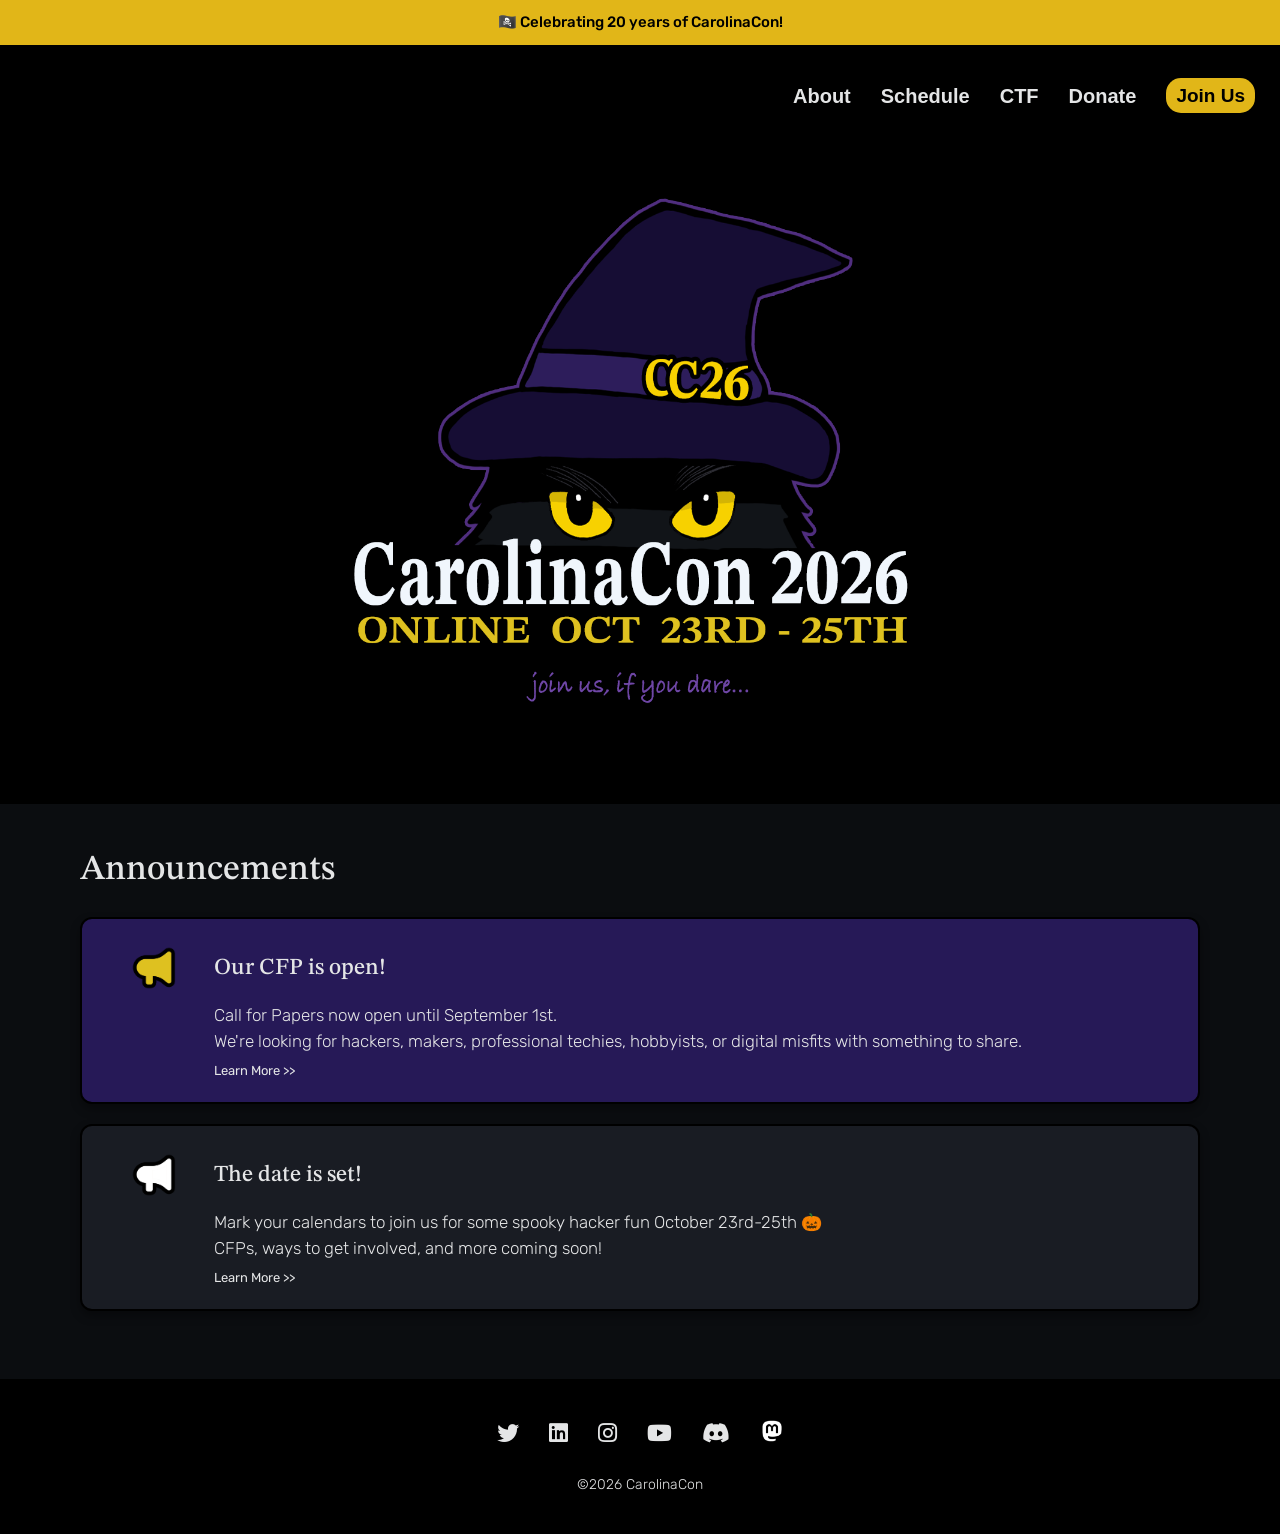
==== index.html @ 4152fa8b "updated for cc history" ====
<!DOCTYPE html>
<html lang="en">
  <head>
    <meta charset="UTF-8" />
    <meta name="viewport" content="width=device-width, initial-scale=1.0" />
    <link rel="preconnect" href="https://fonts.googleapis.com">
    <link rel="preconnect" href="https://fonts.gstatic.com" crossorigin>
    <link href="https://fonts.googleapis.com/css2?family=Rubik:ital,wght@0,300..900;1,300..900&family=STIX+Two+Text:ital,wght@0,400..700;1,400..700&display=swap" rel="stylesheet">
    <link
      rel="stylesheet"
      href="https://use.fontawesome.com/releases/v5.8.1/css/all.css"
    />
    <link rel="stylesheet" href="style.css" />
    <link rel="icon" type="image/x-icon" href="imgs/hat-favicon.png" />
    <title>CarolinaCon 2026</title>
  </head>
  <body>
    <div class="banner"><a href="./pages/cc-history.html" class="banner-link">🏴‍☠️ Celebrating 20 years of CarolinaCon!</a></div>
    <header class="header">
      <nav class="main-nav">
        <ul class="main-nav-list">
          <li><a class="main-nav-link" href="/pages/about.html">About</a></li>
          <li>
            <a class="main-nav-link" href="/pages/schedule.html">Schedule</a>
          </li>
          <li><a class="main-nav-link" href="/pages/ctf.html">CTF</a></li>
          <li><a class="main-nav-link"
              href="https://hcb.hackclub.com/donations/start/carolinacon"
              target="_blank">Donate</a>
          </li>
          <li>
            <a class="main-nav-link btn btn-primary" href="/pages/join-us.html">Join Us</a>
          </li>
        </ul>
      </nav>
    </header>
    <section class="hero">
      <img
        class="hero-img"
        src="imgs/cc-hero-img.png"
        alt="Spooky cat peeking out above the words CarolinaCon 2026, Online Oct 23rd to 25th, join us if you dare..."
      />
    </section>
    <section>
      <h2 class="announcements-header">Announcements</h2>
      <ul class="announcements-list">
         <li class="announcement">
          <img
            src="imgs/bullhorn-black-yellow.png"
            alt="Black and yellow bullhorn icon"
          />
          <p class="announcement-title">Our CFP is open!</p>
          <div class="announcement-text">
            <p class="announcement-info">
              Call for Papers now open until September 1st.<br />
              We're looking for hackers, makers, professional techies, hobbyists, or digital misfits with something to share.
            </p>
            <a class="announcement-link" href="/pages/join-us.html#become-a-speaker"
              >Learn More >></a
            >
          </div>
        </li>
        <li class="announcement grayed">
          <img
            src="imgs/bullhorn-black-white.png"
            alt="Black and gray bullhorn icon"
          />
          <p class="announcement-title">The date is set!</p>
          <div class="announcement-text">
            <p class="announcement-info">
              Mark your calendars to join us for some spooky hacker fun October
              23rd-25th 🎃 <br />
              CFPs, ways to get involved, and more coming soon!
            </p>
            <a class="announcement-link" href="/pages/about.html"
              >Learn More >></a
            >
          </div>
        </li>
      </ul>
    </section>
     <footer>
      <ul class="socials-list">
        <li>
          <a
            class="socials-link fab fa-twitter"
            href="https://x.com/CarolinaCon"
            target="_blank"
          ></a>
        </li>
        <li>
          <a 
            class="socials-link fab fa-linkedin" 
            href="https://www.linkedin.com/company/carolinacon/"  
            target="_blank"
            ></a>
        </li>
        <li>
          <a
            class="socials-link fab fa-instagram"
            href="https://www.instagram.com/carolinacon_"
          ></a>
        </li>
        <li>
          <a
            class="socials-link fab fa-youtube"
            href="https://www.youtube.com/@CarolinaCon"
            target="_blank"
          ></a>
        </li>
        <li>
          <a
            class="socials-link fab fa-discord"
            href="https://discord.gg/WF8St28HsK"
            target="_blank"
          ></a>
        </li>
         <li>
          <a 
            class="socials-link" 
            href="https://infosec.exchange/@carolinacon"
            target="_blank"
            ><div id="mastodon-logo"></div
          ></a>
        </li>
        <!-- <li>
          <a 
            class="socials-link" 
            href="https://matrix.carolinacon.org/"
            target="_blank"
            ><div id="matrix-logo"></div
          ></a>
        </li> -->
      </ul>
      <p class="footer-text">&copy;2026 CarolinaCon</p>
    </footer>
  </body>
</html>
---- style.css ----
/* Colors */
:root {
  --primary-black: #000000;
  --dark-gray: #0b0d10;
  --light-gray: #191c23;
  --primary-white: #e4e5e6;
  --dark-yellow: #e1b618;
  --primary-yellow: #dec120;
  --light-yellow: #f6d723;
  --dark-purple: #261957;
  --light-purple: #2d1d5b;
}

/* General */
* {
  margin: 0;
  padding: 0;
  box-sizing: border-box;
}

html {
  /* Now 1rem = 10px 
  (10px / 16px default browser font size => .0625 => 62.5%) */
  font-size: 62.5%;
}

body {
  background-color: var(--primary-black);
  color: var(--primary-white);
  font-family: "Rubik", sans-serif;
  font-weight: 400;
  line-height: 1;
}

article {
  background-color: var(--dark-gray);
  padding: 8rem 16rem 9.6rem 16rem;
}

section {
  background-color: var(--dark-gray);
  padding: 4.8rem 8rem;
}

h1,
h2,
h3 {
  font-family: "STIX Two Text", serif;
  font-optical-sizing: auto;
  font-style: normal;
}

h1 {
  font-size: 4.5rem;
  margin-bottom: 4rem;
  font-weight: 600;
  color: var(--primary-yellow);
}

h2 {
  font-size: 3.5rem;
  margin-bottom: 1.5rem;
  margin-top: 5rem;
  font-weight: 500;
}

h3 {
  font-size: 2.8rem;
  margin-top: 3rem;
  margin-bottom: 1.5rem;
}

h4 {
  font-size: 2rem;
  text-transform: uppercase;
  margin-top: 3.2rem;
  margin-bottom: 1.5rem;
}

p {
  font-size: 1.7rem;
  font-weight: 300;
  line-height: 1.3;
  margin-bottom: 1rem;
}

strong {
  font-weight: 600;
  padding-right: 0.5rem;
}

a:link,
a:visited {
  color: var(--primary-white);
  display: inline-block;
  cursor: pointer;
  text-decoration: none;
}

a:hover,
a:active {
  color: var(--primary-yellow);
}

.btn {
  display: block;
  border-radius: 1.5rem;
  padding: 0.8rem 1rem;
}

.btn-primary:link,
.btn-primary:visited {
  background-color: var(--dark-yellow);
  color: var(--primary-black);
  font-weight: 700;
  font-size: 1.9rem;
}

.btn-primary:hover,
.btn-primary:active {
  background-color: var(--light-yellow);
}

ul,
ol {
  margin-bottom: 2rem;
}

ul {
  list-style: none;
}

li {
  font-size: 1.6rem;
  margin-bottom: 1rem;
}

li:last-child {
  margin-bottom: 0;
}

/* Header */
.banner {
  padding: 1.5rem 2.5rem;
  display: flex;
  justify-content: center;
  background-color: var(--dark-yellow);
  font-size: 1.5rem;
  font-weight: 500;
  
}

.banner-link:link,
.banner-link:visited {
  color: var(--primary-black);
}

.banner-link:hover,
.banner-link:active {
  color: var(--primary-white);
}

.header {
  background-color: var(--primary-black);
  position: sticky;
  top: 0;
  padding: 0.3rem 2.5rem;
  display: flex;
  justify-content: space-between;
  align-items: center;
}

.logo {
  height: 6rem;
}

.main-nav {
  margin-left: auto;
}

.main-nav-list {
  align-items: center;
  display: flex;
  padding-top: 2rem;
  gap: 3rem;
}

.main-nav-list li {
  margin: 1rem 0;
}

.main-nav-link {
  font-family: Arial, Helvetica, sans-serif;
  font-size: 2rem;
  font-weight: 600;
}

.main-nav-link.active {
  color: var(--primary-yellow);
}

/* Hero Section */
.hero {
  padding: 1rem 0 0 0;
  margin: 0;
  display: flex;
  justify-content: center;
  align-items: center;
  background-color: #000000;
}

.hero-img {
  width: 90%;
}

/* Announcements Section */
.announcements-header {
  margin-top: 0;
  margin-bottom: 3rem;
}

.announcement {
  border: 2px solid var(--primary-black);
  display: grid;
  grid-template-columns: repeat(10, 1fr);
  gap: 1rem;
  box-shadow: 0 5px 10px 0 rgba(0, 0, 0, 0.351);
  background-color: var(--dark-purple);
  border-radius: 12px;
  padding: 2.4rem;
}

.announcement.grayed {
  margin-top: 2rem;
  background-color: var(--light-gray);
}

.announcement img {
  height: 5rem;
  grid-column: span 1;
  /* margin: 1rem; */
  justify-self: center;
}

.announcement-text {
  grid-column: 2 / -1;
}

.announcement-title {
  grid-column: span 9;
  margin-top: 1rem;
  align-self: center;
  font-family: "STIX Two Text", serif;
  font-size: 2.3rem;
  font-weight: 500;
  letter-spacing: 0.1;
}

.announcement-info {
  font-size: 1.7rem;
  line-height: 1.5;
  margin-bottom: 0.8rem;
}

.announcement-link {
  font-size: 1.3rem;
}

/* Pages */
article a:link,
article a:visited {
  color: var(--primary-yellow);
}

article a:hover,
article a:active {
  text-decoration: underline;
}

h4.socials-link:link,
.socials-link:visited {
  font-size: 3rem;
  text-transform: uppercase;
  margin-top: 5rem;
  margin-bottom: 1.5rem;
}

h4 img {
  display: inline;
}

/* Footer */
footer {
  padding: 4rem 1rem 2rem 1rem;
  display: flex;
  flex-direction: column;
  justify-content: center;
  align-items: center;
  background-color: var(--primary-black);
}

.footer-text {
  font-weight: 300;
  font-size: 1.4rem;
  padding: 1rem;
}

.socials-list {
  display: flex;
  align-items: center;
  gap: 3rem;
}

.socials-list li {
  margin-bottom: 0;
}

#mastodon-logo {
  background-size: cover;
  background-image: url("imgs/mastadon-logo-white.png");
  height: 2.4rem;
  width: 2.4rem;
}

#mastodon-logo:hover {
  background-image: url("imgs/mastadon-logo-yellow.png");
}

#matrix-logo {
  background-size: cover;
  background-image: url("imgs/matrix_logo.png");
  height: 3.4rem;
  width: 6.4rem;
  margin-left: -1rem;
}

#matrix-logo:hover {
  background-image: url("imgs/matrix_logo-yellow.png");
}

.socials-link:link,
.socials-link:visited {
  font-size: 2.2rem;
  font-weight: 500;
}

/**************************/
/* BELOW 1344px (Smaller desktops) */
/**************************/
@media (max-width: 84em) {
}

/**************************/
/* BELOW 1200px (Landscape Tablets) */
/**************************/
@media (max-width: 75em) {
  .header {
    position: static;
    flex-direction: column;
  }

  .main-nav {
    margin-left: 0;
  }

  article {
    padding: 8rem 12rem 9.6rem 12rem;
  }
}

/**************************/
/* BELOW 944px (Tablets) */
/**************************/
@media (max-width: 59em) {
  html {
    font-size: 50%;
  }
}

/**************************/
/* BELOW 704px (Smaller tablets) */
/**************************/
@media (max-width: 44em) {

  .main-nav-list {
    display: grid;
    grid-template-columns: repeat(2, 1fr);
    gap: 0.5rem;
    justify-items: center;
  }

  .main-nav-list li:last-child {
    grid-column: span 2;
  }

  .announcement-text {
    grid-column: span 10;
    padding-left: 1rem;
  }
  
  article {
    padding: 8rem 6rem 9.6rem 6rem;
  }

  .socials-list {
    display: grid;
    grid-template-columns: repeat(3, 1fr);
    justify-items: center;
    gap: 2rem;
  }

  .socials-link:link {
    padding: 1rem 2rem;
  }

  #matrix-logo {
    margin-left: 0;
  }
}

/**************************/
/* BELOW 544px (Phones) */
/**************************/
@media (max-width: 34em) {
  .hero-img {
    height: 40vh;   
    object-fit: cover; 
    object-position: center;
  }

  article {
    padding: 8rem 4rem 9.6rem 4rem;
  }
}
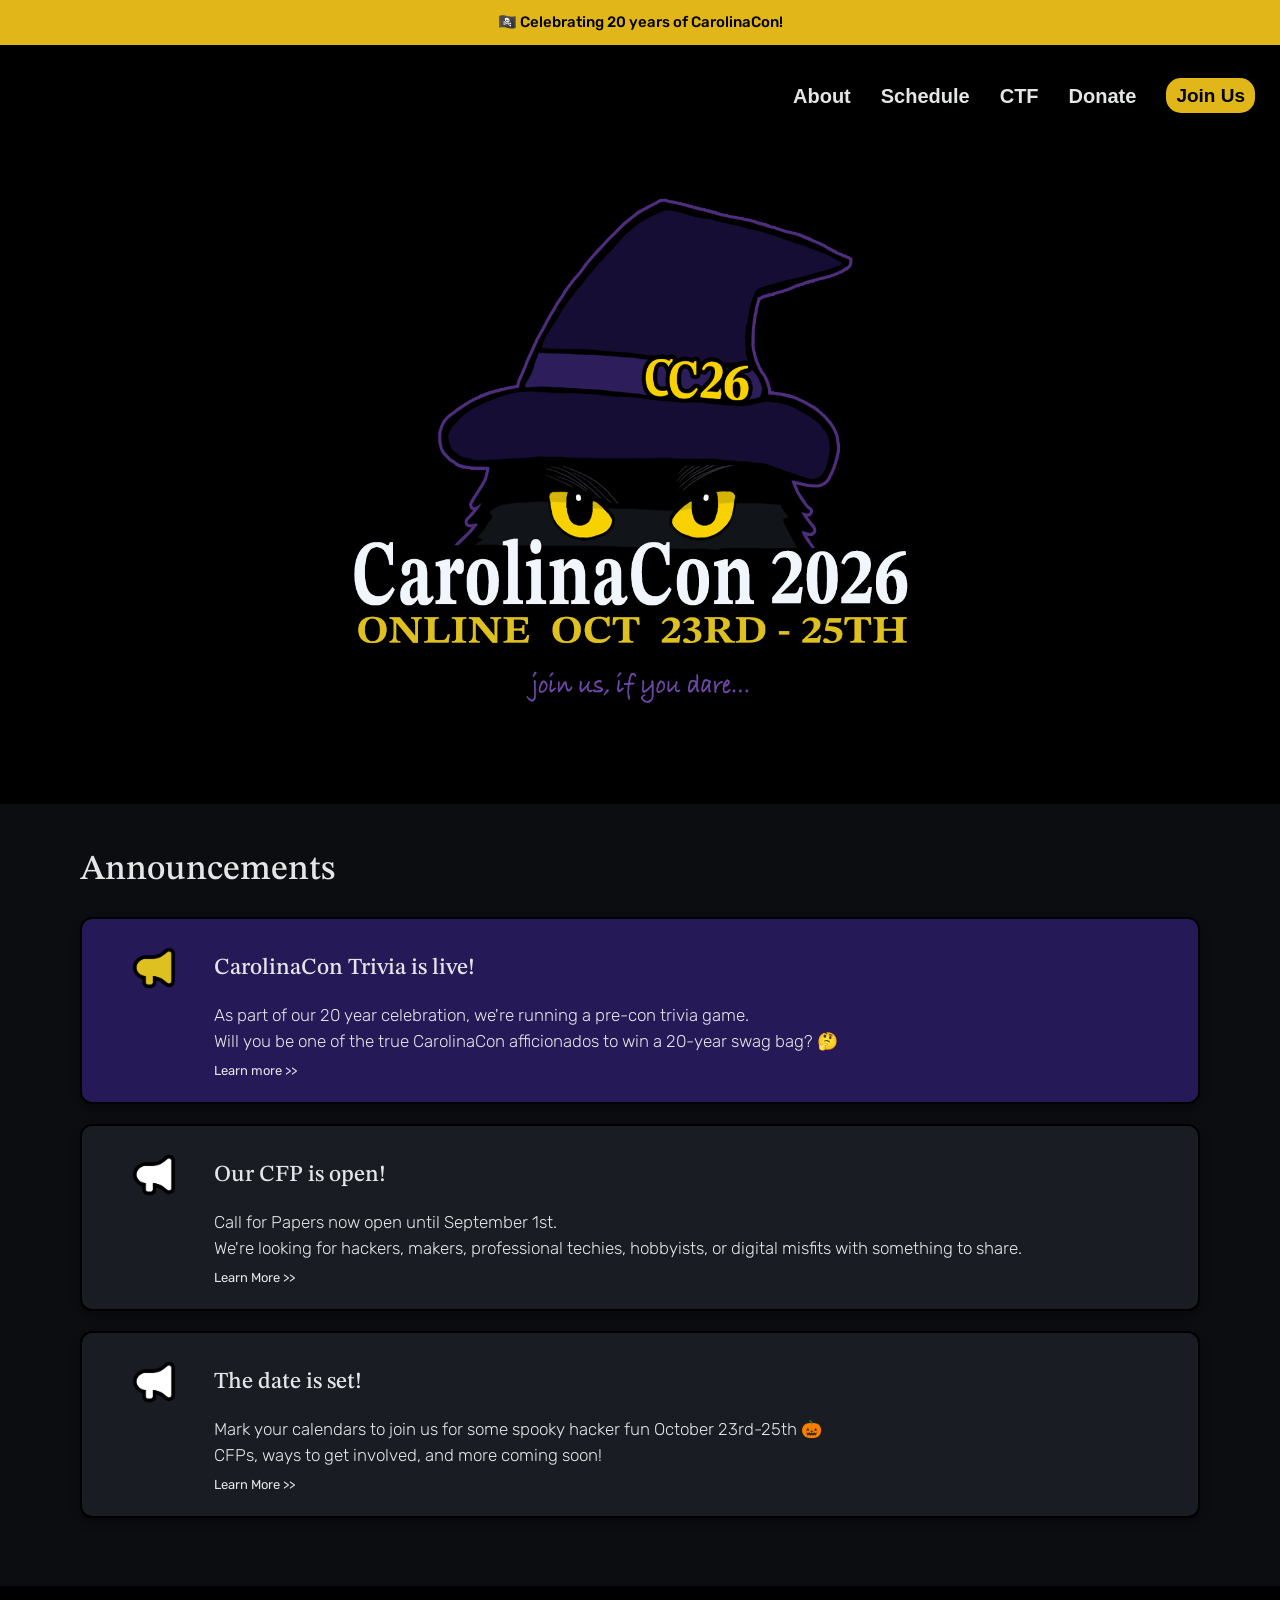
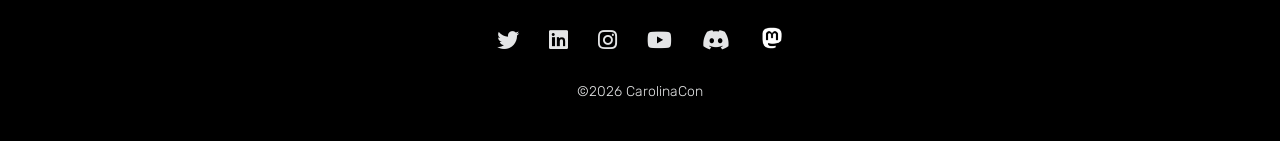
==== commit d9233907: "trivia info & alias update" ====
--- a/index.html
+++ b/index.html
@@ -44,9 +44,26 @@
     <section>
       <h2 class="announcements-header">Announcements</h2>
       <ul class="announcements-list">
-         <li class="announcement">
+        <li class="announcement">
           <img
             src="imgs/bullhorn-black-yellow.png"
+            alt="Black and yellow bullhorn icon"
+          />
+          <p class="announcement-title">CarolinaCon Trivia is live!</p>
+          <div class="announcement-text">
+            <p class="announcement-info">
+              As part of our 20 year celebration, we're running a pre-con trivia game. 
+              <br />
+              Will you be one of the true CarolinaCon afficionados to win a 20-year swag bag? 🤔
+            </p>
+            <a class="announcement-link" href="/pages/cc-history.html"
+              >Learn more >></a
+            >
+          </div>
+        </li>
+         <li class="announcement grayed">
+          <img
+            src="imgs/bullhorn-black-white.png"
             alt="Black and yellow bullhorn icon"
           />
           <p class="announcement-title">Our CFP is open!</p>
--- a/style.css
+++ b/style.css
@@ -121,6 +121,22 @@
   background-color: var(--light-yellow);
 }
 
+.event-btn {
+  width: 18rem;
+  height: 8.5rem;
+  object-fit: cover; 
+  object-position: center;
+  transition: transform 0.2s ease;
+}
+
+.event-btn:hover {
+  transform: scale(1.15);
+}
+
+.event-btn:active {
+  transform: scale(1.05);
+}
+
 ul,
 ol {
   margin-bottom: 2rem;
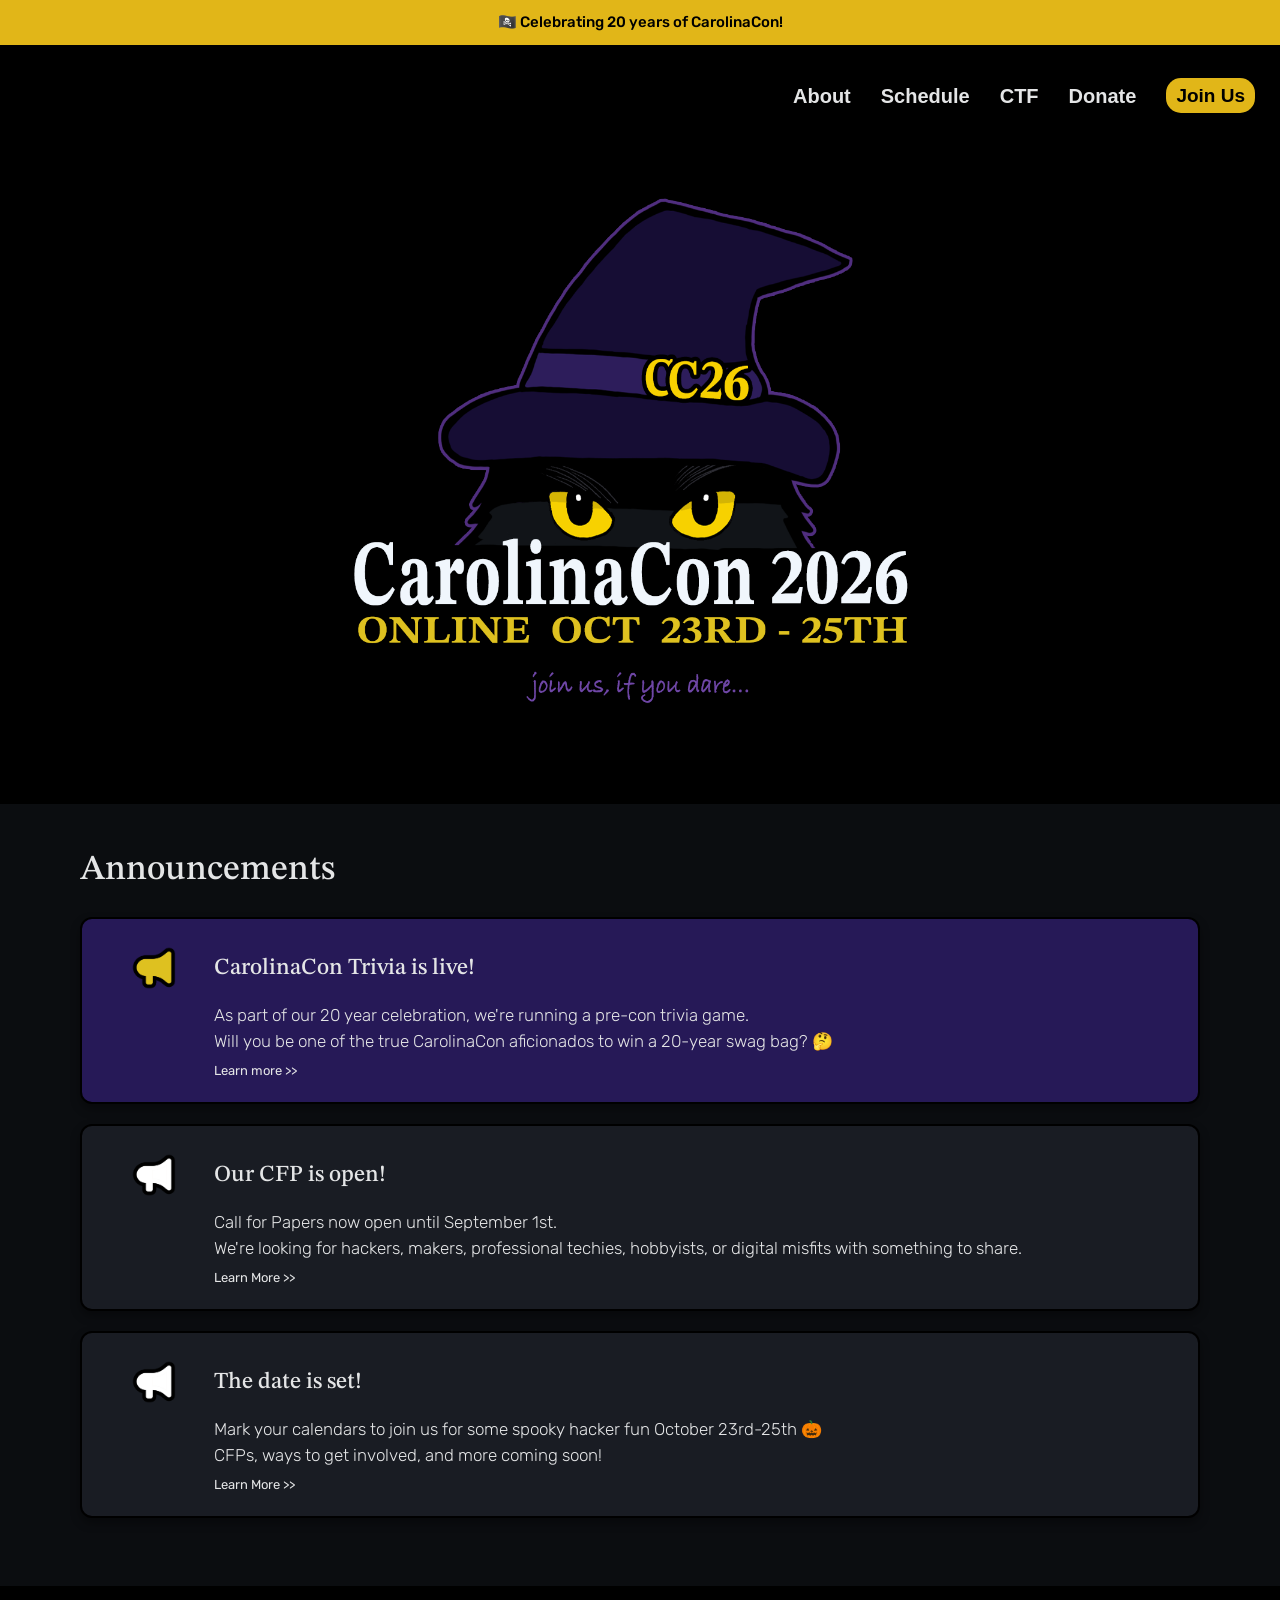
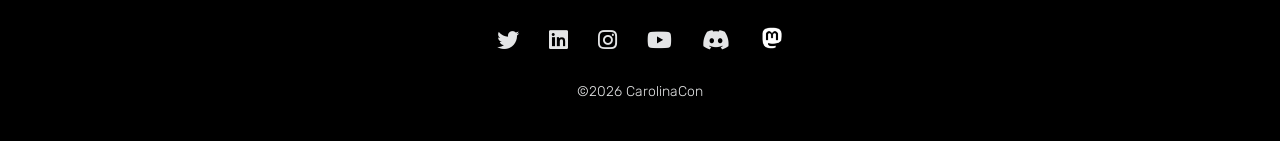
==== commit 3ae8d1d8: "fix spelling" ====
--- a/index.html
+++ b/index.html
@@ -54,7 +54,7 @@
             <p class="announcement-info">
               As part of our 20 year celebration, we're running a pre-con trivia game. 
               <br />
-              Will you be one of the true CarolinaCon afficionados to win a 20-year swag bag? 🤔
+              Will you be one of the true CarolinaCon aficionados to win a 20-year swag bag? 🤔
             </p>
             <a class="announcement-link" href="/pages/cc-history.html"
               >Learn more >></a
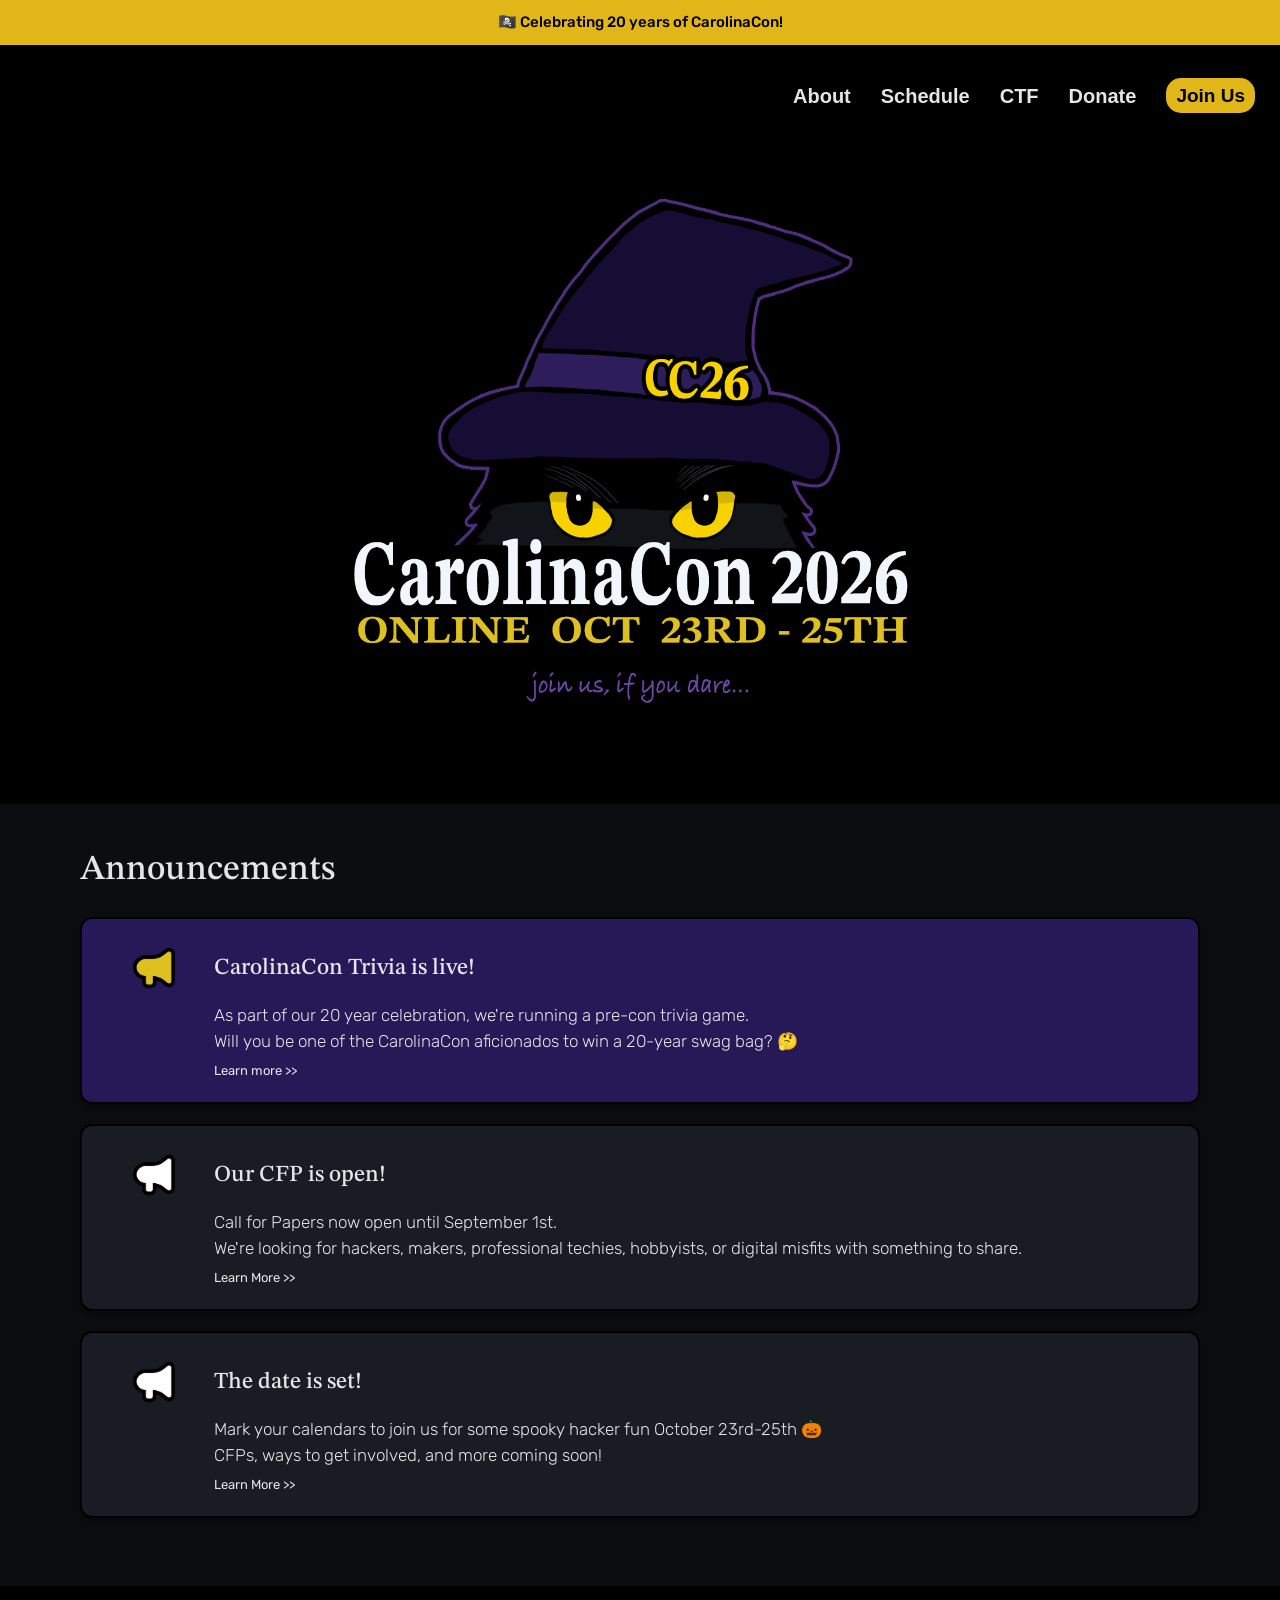
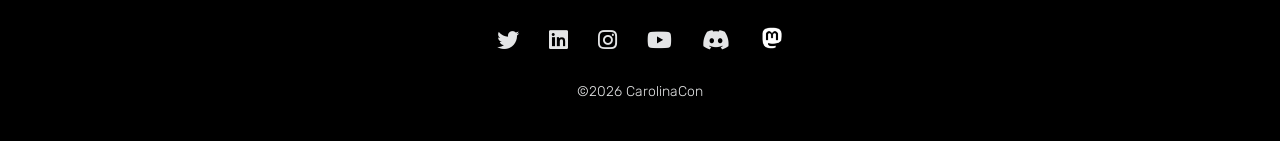
==== commit ccec5543: "wording" ====
--- a/index.html
+++ b/index.html
@@ -54,7 +54,7 @@
             <p class="announcement-info">
               As part of our 20 year celebration, we're running a pre-con trivia game. 
               <br />
-              Will you be one of the true CarolinaCon aficionados to win a 20-year swag bag? 🤔
+              Will you be one of the CarolinaCon aficionados to win a 20-year swag bag? 🤔
             </p>
             <a class="announcement-link" href="/pages/cc-history.html"
               >Learn more >></a
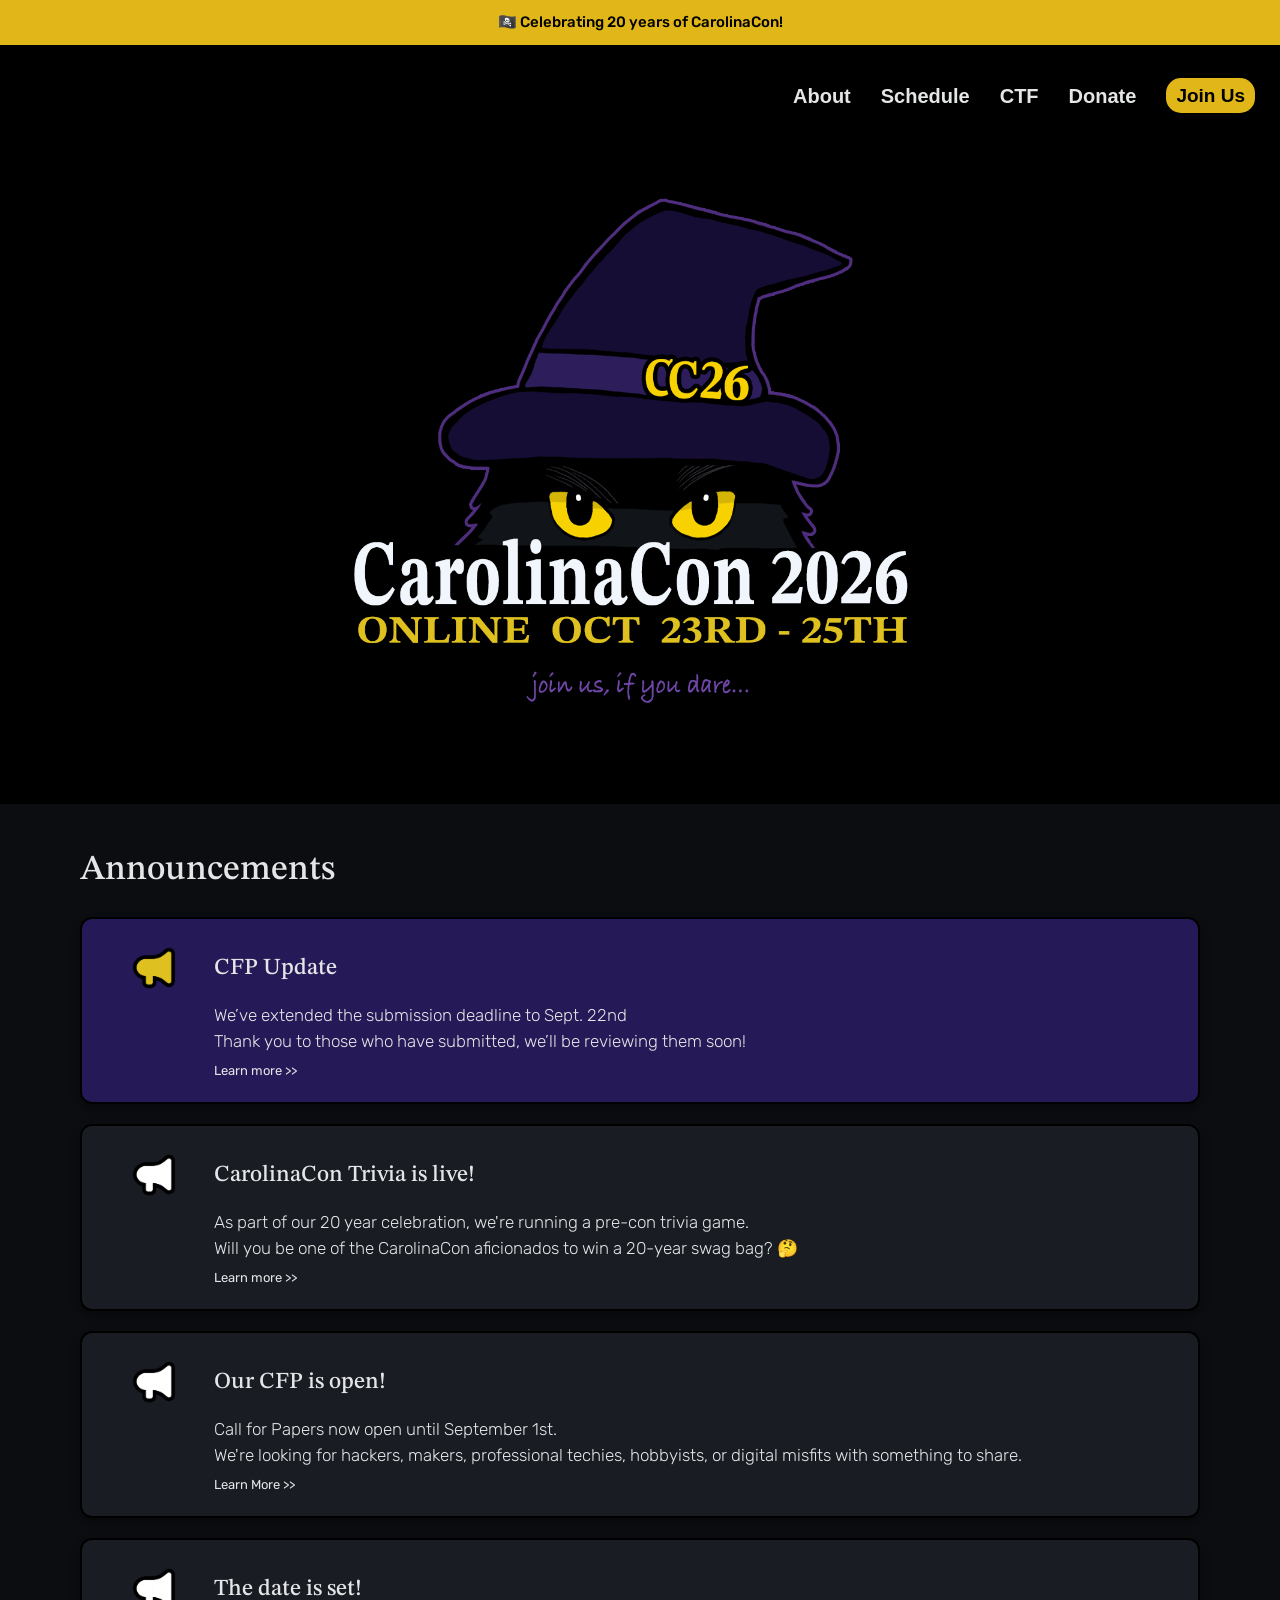
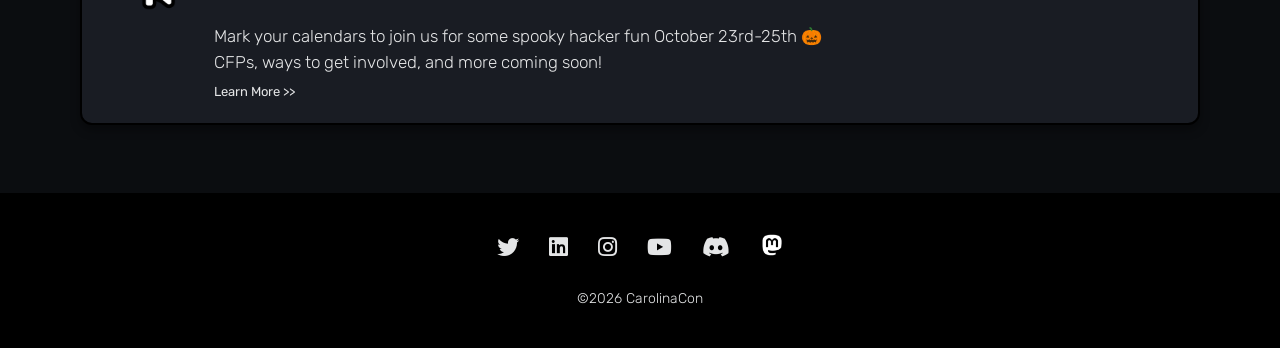
==== commit 6119c21d: "Update index.html Added cfp update announcement" ====
--- a/index.html
+++ b/index.html
@@ -47,6 +47,23 @@
         <li class="announcement">
           <img
             src="imgs/bullhorn-black-yellow.png"
+            alt="Black and yellow bullhorn icon"
+          />
+          <p class="announcement-title">CFP Update</p>
+          <div class="announcement-text">
+            <p class="announcement-info">
+              We’ve extended the submission deadline to Sept. 22nd
+              <br />
+              Thank you to those who have submitted, we’ll be reviewing them soon!
+            </p>
+            <a class="announcement-link" href="/pages/join-us.html#become-a-speaker"
+              >Learn more >></a
+            >
+          </div>
+        </li>
+        <li class="announcement grayed">
+          <img
+            src="imgs/bullhorn-black-white.png"
             alt="Black and yellow bullhorn icon"
           />
           <p class="announcement-title">CarolinaCon Trivia is live!</p>
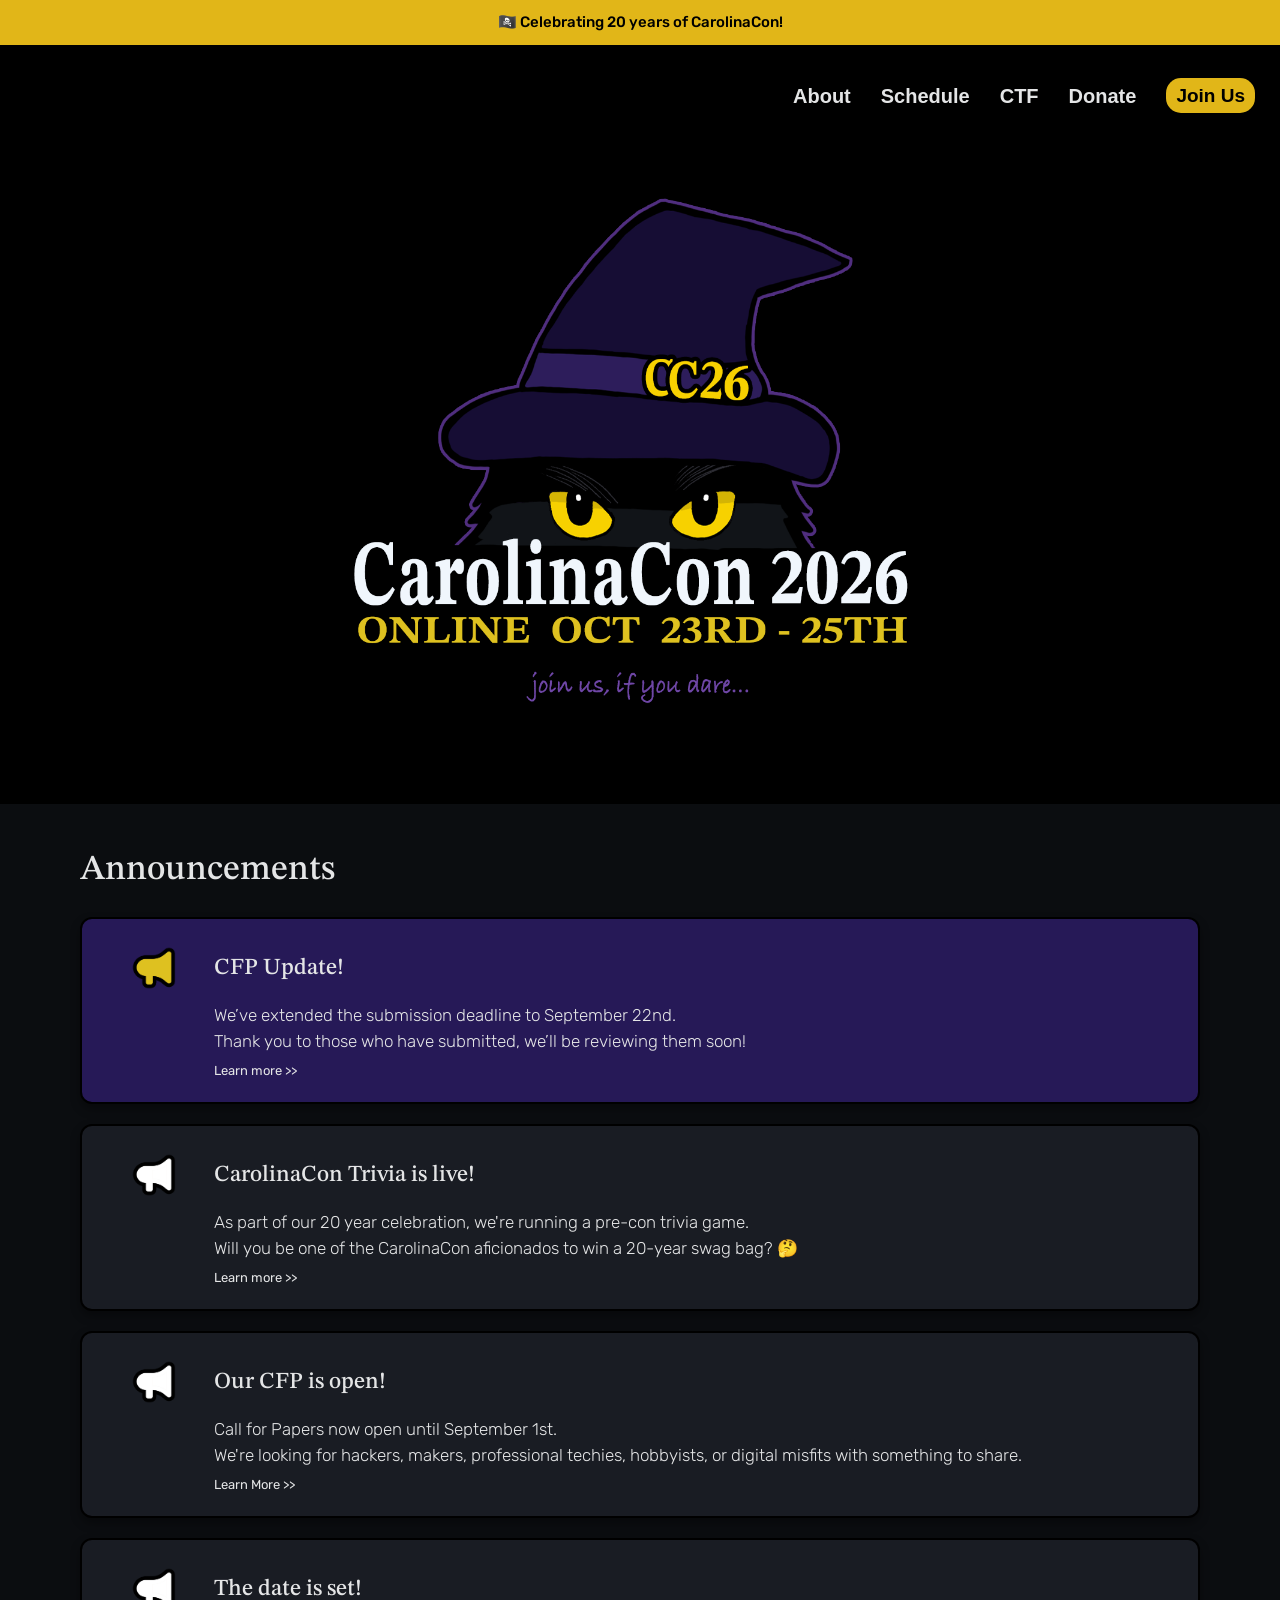
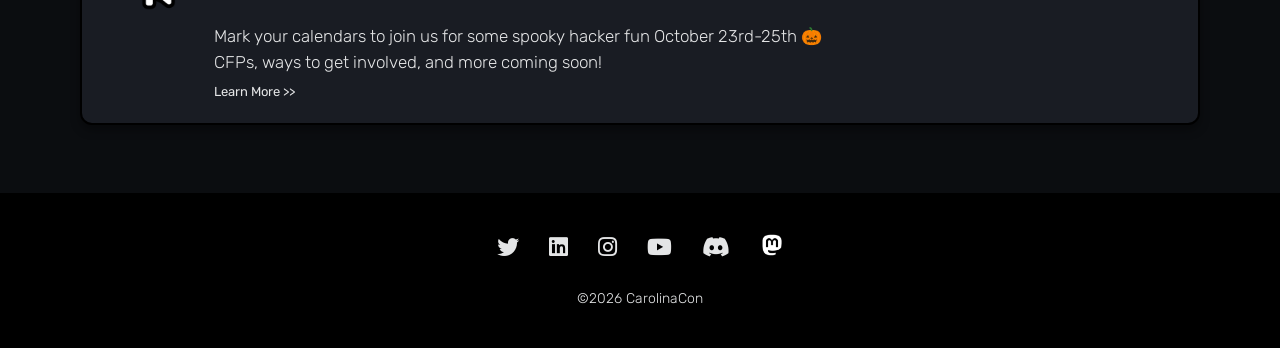
==== commit 444ea1a4: "Update index.html" ====
--- a/index.html
+++ b/index.html
@@ -49,10 +49,10 @@
             src="imgs/bullhorn-black-yellow.png"
             alt="Black and yellow bullhorn icon"
           />
-          <p class="announcement-title">CFP Update</p>
+          <p class="announcement-title">CFP Update!</p>
           <div class="announcement-text">
             <p class="announcement-info">
-              We’ve extended the submission deadline to Sept. 22nd
+              We’ve extended the submission deadline to September 22nd.
               <br />
               Thank you to those who have submitted, we’ll be reviewing them soon!
             </p>
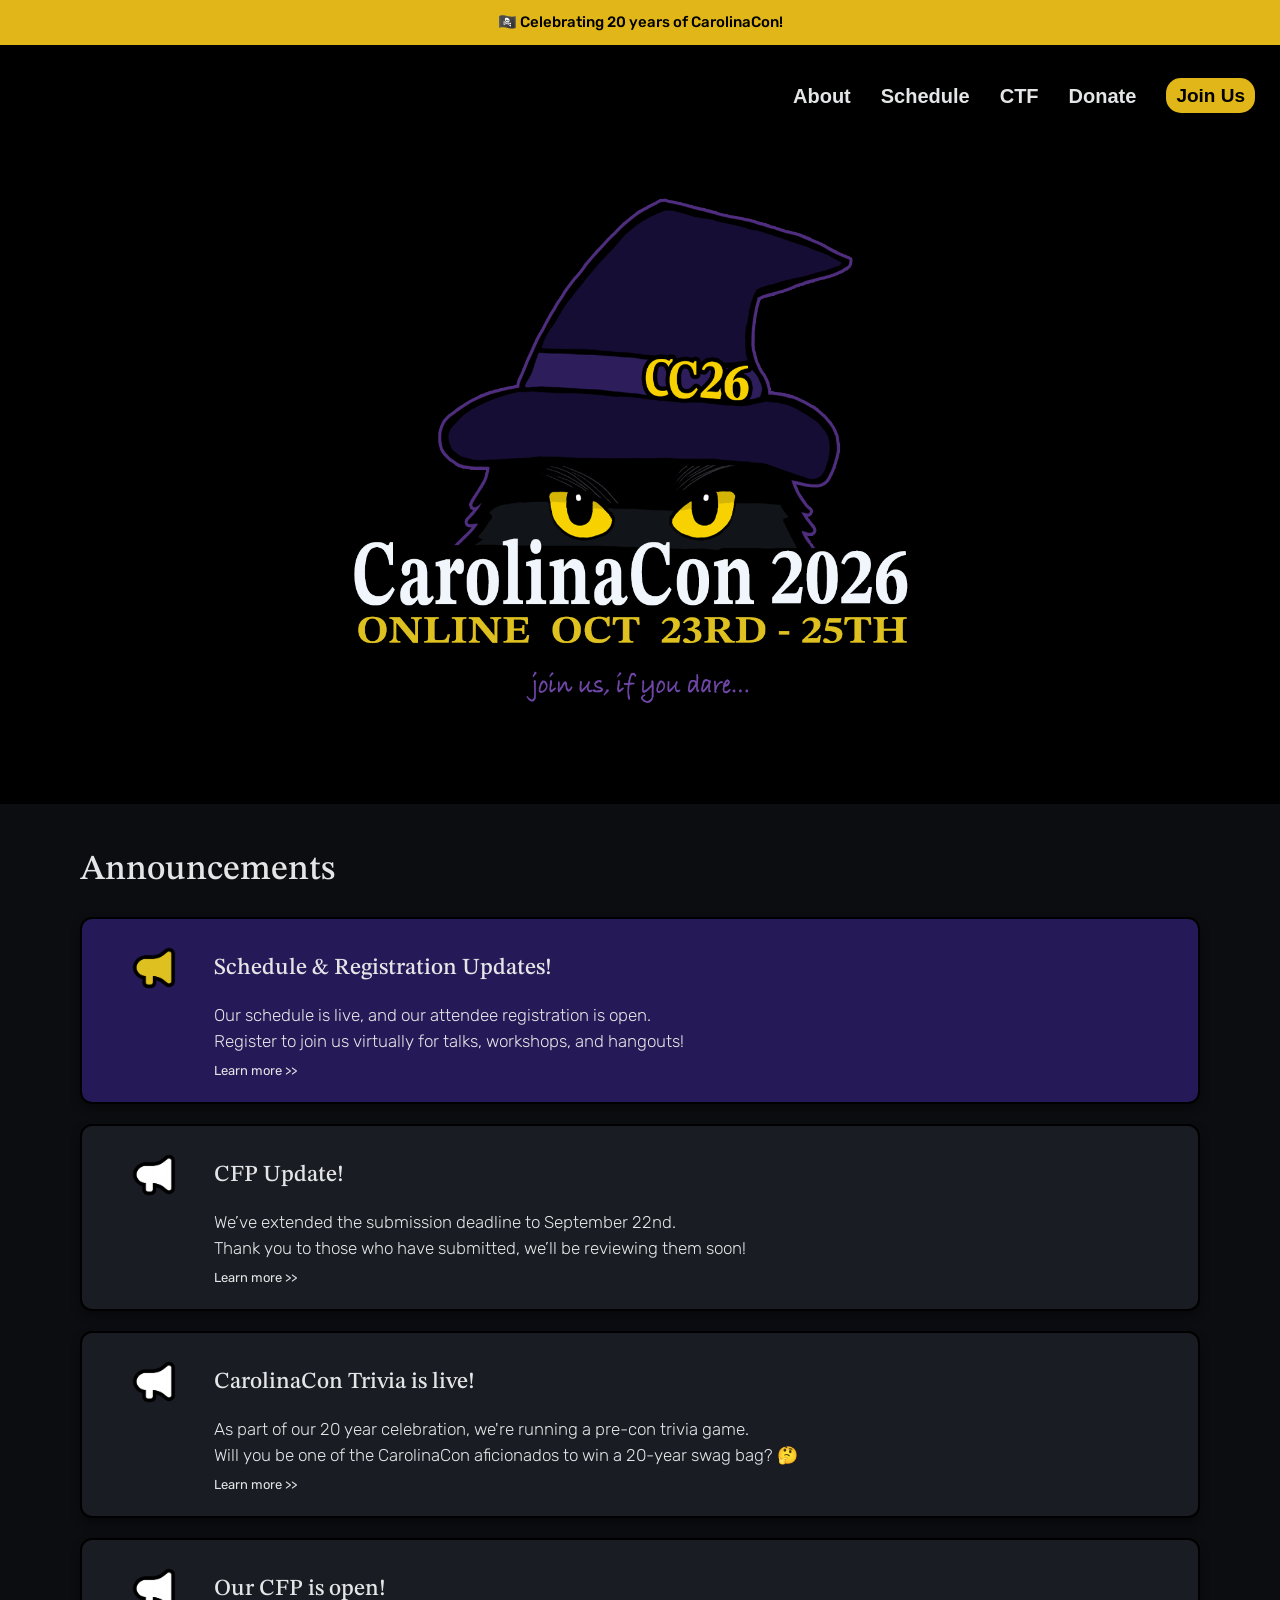
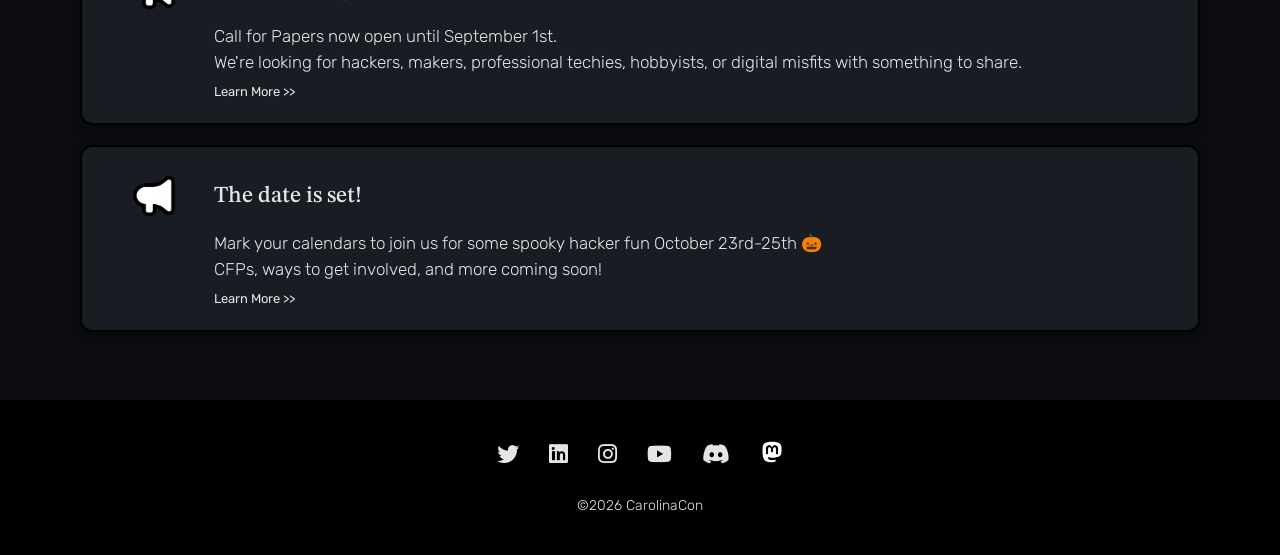
==== commit 29b7a011: "schedule and attendee registration added" ====
--- a/index.html
+++ b/index.html
@@ -49,6 +49,23 @@
             src="imgs/bullhorn-black-yellow.png"
             alt="Black and yellow bullhorn icon"
           />
+          <p class="announcement-title">Schedule & Registration Updates!</p>
+          <div class="announcement-text">
+            <p class="announcement-info">
+              Our schedule is live, and our attendee registration is open.
+              <br />
+              Register to join us virtually for talks, workshops, and hangouts!
+            </p>
+            <a class="announcement-link" href="/pages/join-us.html"
+              >Learn more >></a
+            >
+          </div>
+        </li>
+        <li class="announcement grayed">
+          <img
+            src="imgs/bullhorn-black-white.png"
+            alt="Black and yellow bullhorn icon"
+          />
           <p class="announcement-title">CFP Update!</p>
           <div class="announcement-text">
             <p class="announcement-info">
@@ -56,7 +73,7 @@
               <br />
               Thank you to those who have submitted, we’ll be reviewing them soon!
             </p>
-            <a class="announcement-link" href="/pages/join-us.html#become-a-speaker"
+            <a class="announcement-link" href="/pages/join-us.html"
               >Learn more >></a
             >
           </div>
--- a/style.css
+++ b/style.css
@@ -2,7 +2,9 @@
 :root {
   --primary-black: #000000;
   --dark-gray: #0b0d10;
-  --light-gray: #191c23;
+  --mid-gray: #191c23;
+  --light-gray: #484b52;
+  --lightest-gray: #c1c1c2;
   --primary-white: #e4e5e6;
   --dark-yellow: #e1b618;
   --primary-yellow: #dec120;
@@ -114,11 +116,37 @@
   color: var(--primary-black);
   font-weight: 700;
   font-size: 1.9rem;
+  text-decoration: none;
+}
+
+.btn-secondary:link,
+.btn-secondary:visited {
+  background-color: var(--dark-yellow);
+  color: var(--primary-black);
+  font-weight: 600;
+  font-size: 1.7rem;
+  text-decoration: none;
+  margin: 0.5rem 0 1rem 0;
+}
+
+.btn-secondary.expired:link,
+.btn-secondary.expired:visited {
+  background-color: var(--light-gray);
+  color: var(--primary-white);
+  font-weight: 500;
 }
 
 .btn-primary:hover,
-.btn-primary:active {
+.btn-secondary:hover,
+.btn-primary:active,
+.btn-secondary:active {
   background-color: var(--light-yellow);
+}
+
+.btn-secondary.expired:hover,
+.btn-secondary.expired:active {
+  background-color: var(--lightest-gray);
+  color: var(--primary-black);
 }
 
 .event-btn {
@@ -248,7 +276,7 @@
 
 .announcement.grayed {
   margin-top: 2rem;
-  background-color: var(--light-gray);
+  background-color: var(--mid-gray);
 }
 
 .announcement img {
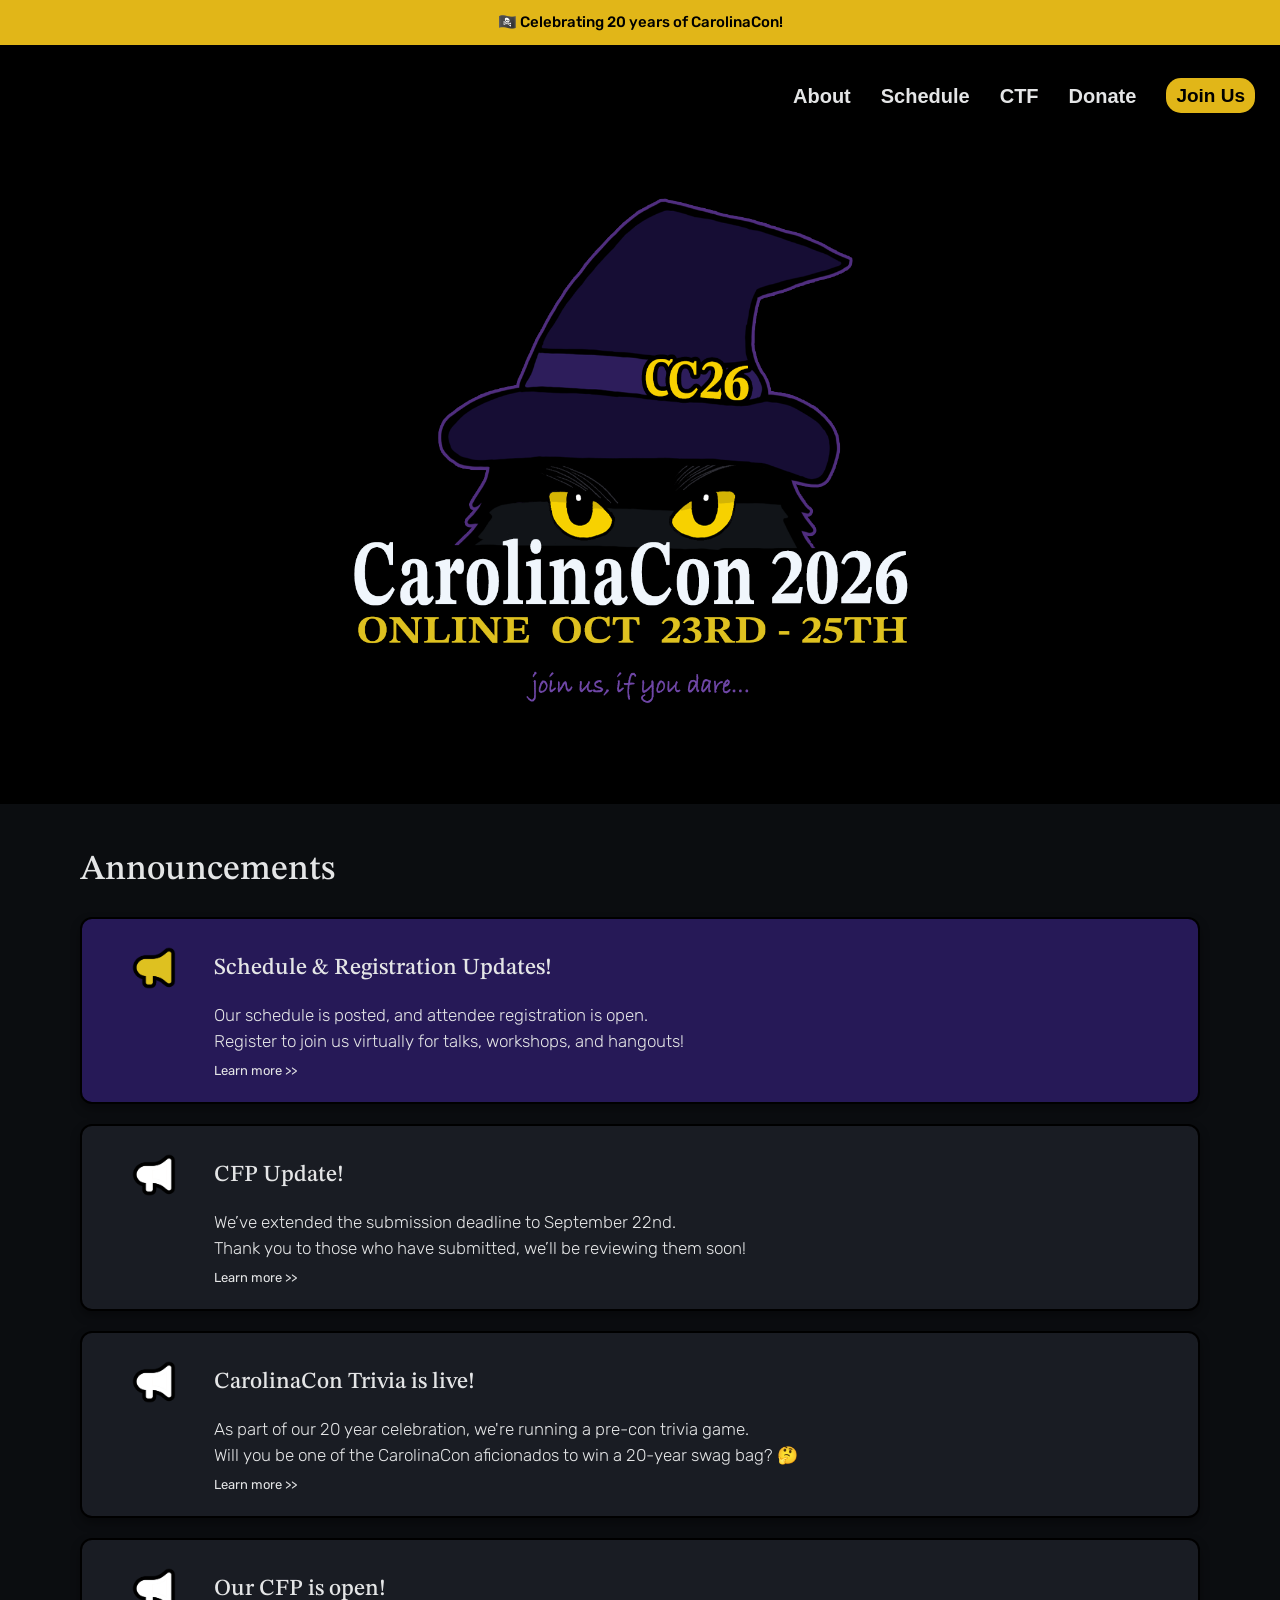
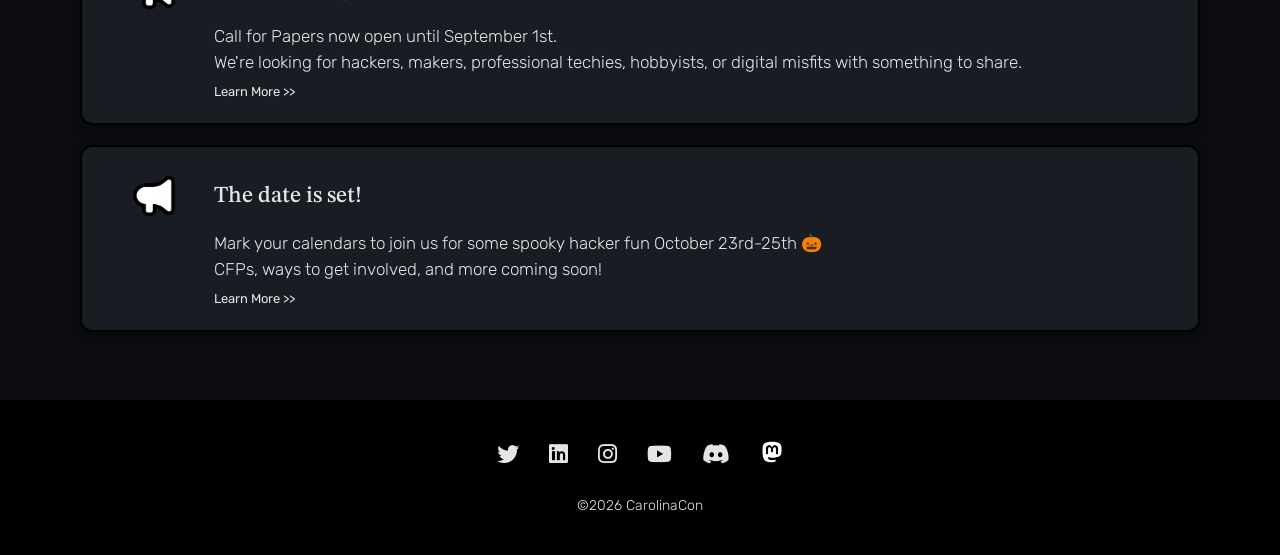
==== commit 312ab96f: "Update index.html schedule wording" ====
--- a/index.html
+++ b/index.html
@@ -52,7 +52,7 @@
           <p class="announcement-title">Schedule & Registration Updates!</p>
           <div class="announcement-text">
             <p class="announcement-info">
-              Our schedule is live, and our attendee registration is open.
+              Our schedule is posted, and attendee registration is open.
               <br />
               Register to join us virtually for talks, workshops, and hangouts!
             </p>
